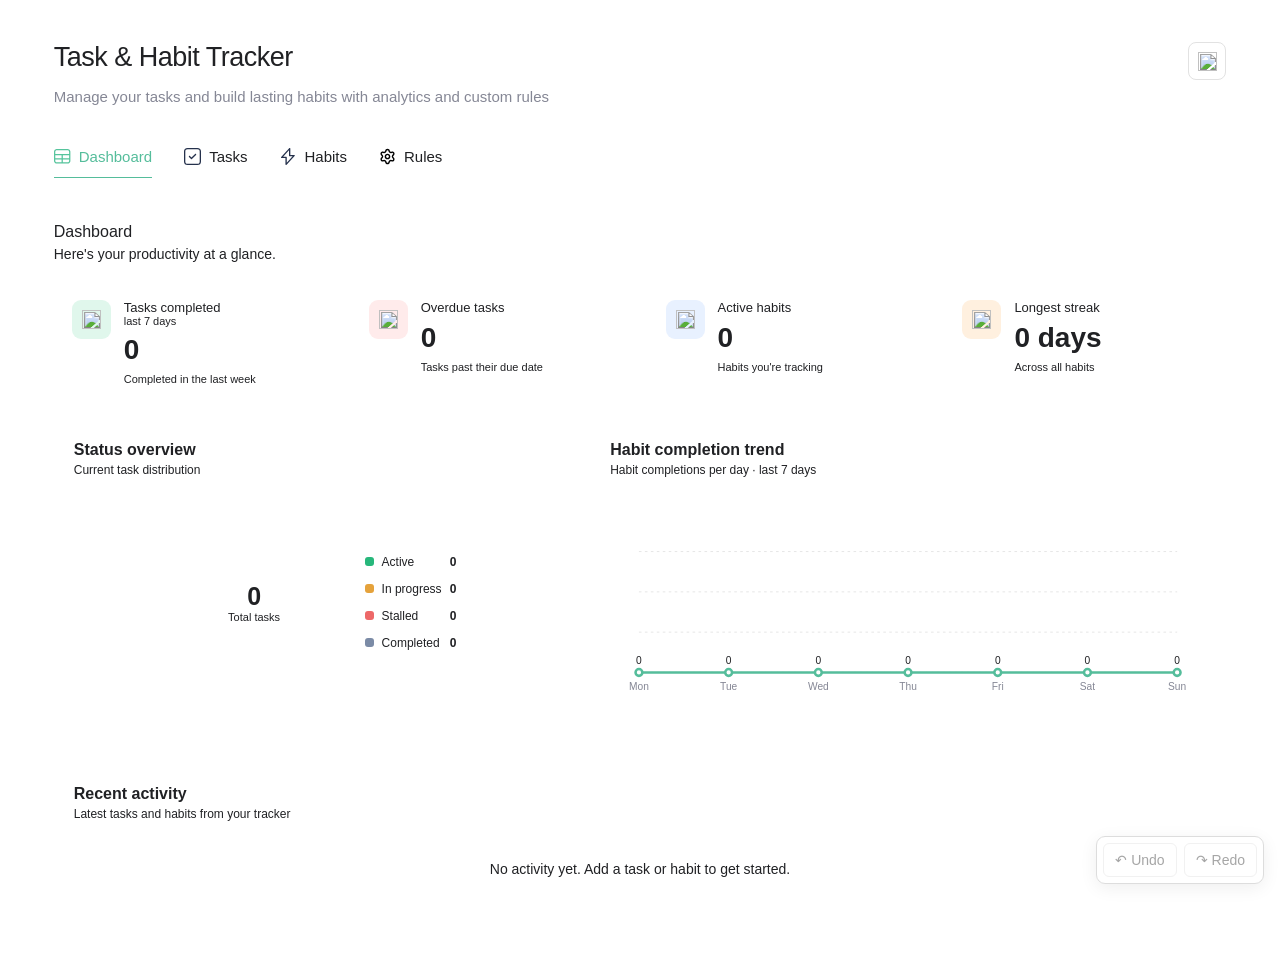
==== index/dashboard.html @ 8697d41b "task and habit completed and tested" ====
<!doctype html>
<html lang="en">
  <head>
    <meta charset="UTF-8" />
    <meta name="viewport" content="width=device-width, initial-scale=1.0" />
    <title>Dashboard - Task & Habit Tracker</title>
    <link rel="stylesheet" href="../styles/dashboard.css" />
  </head>
  <body>
    <div class="page">
      <header class="header">
        <div class="header-content">
          <div class="brand">
            <h1>Task &amp; Habit Tracker</h1>
            <p>
              Manage your tasks and build lasting habits with analytics and
              custom rules
            </p>
          </div>
          <button
            class="theme-button"
            id="theme-button"
            aria-label="Change theme">
            <img id="theme-image" src="../assets/dark_theme_icon.svg" alt="" />
          </button>
        </div>
        <nav class="navigation">
          <a class="nav-link active" href="dashboard.html">
            <img src="../assets/dashboard_icon-light.svg" alt="" />Dashboard
          </a>
          <a class="nav-link" href="tasks.html">
            <img src="../assets/Task_icon-light.svg" alt="" />Tasks
          </a>
          <a class="nav-link" href="habits.html">
            <img src="../assets/habbit_icon-light.svg" alt="" />Habits
          </a>
          <a class="nav-link" href="rules.html">
            <img src="../assets/rule_icon-light.svg" alt="" />Rules
          </a>
        </nav>
      </header>

      <main class="main-content">
        <div class="page-title">
          <div>
            <h2>Dashboard</h2>
            <p>Here's your productivity at a glance.</p>
          </div>
        </div>

        <section class="stats-grid">
          <article class="stat-card">
            <div class="stat-icon green">
              <img src="../assets/Assessts/check-square-regular.svg" alt="" />
            </div>
            <div>
              <p>Tasks completed <span>last 7 days</span></p>
              <strong id="completed-count">0</strong>
              <small>Completed in the last week</small>
            </div>
          </article>

          <article class="stat-card">
            <div class="stat-icon red">
              <img src="../assets/Assessts/fluent-mdl2_cancel.svg" alt="" />
            </div>
            <div>
              <p>Overdue tasks</p>
              <strong id="overdue-count">0</strong>
              <small>Tasks past their due date</small>
            </div>
          </article>

          <article class="stat-card">
            <div class="stat-icon blue">
              <img src="../assets/Assessts/clipboard-list-regular.svg" alt="" />
            </div>
            <div>
              <p>Active habits</p>
              <strong id="active-habits-count">0</strong>
              <small>Habits you're tracking</small>
            </div>
          </article>

          <article class="stat-card">
            <div class="stat-icon orange">
              <img src="../assets/Assessts/fire-regular.svg" alt="" />
            </div>
            <div>
              <p>Longest streak</p>
              <strong id="longest-streak">0 days</strong>
              <small id="longest-streak-name">Across all habits</small>
            </div>
          </article>
        </section>

        <section class="charts-grid">
          <article class="panel">
            <div class="panel-heading">
              <div>
                <h3>Status overview</h3>
                <p>Current task distribution</p>
              </div>
            </div>
            <div class="status-chart">
              <div class="donut" id="status-donut">
                <div class="donut-center">
                  <strong id="total-tasks">0</strong>
                  <span>Total tasks</span>
                </div>
              </div>
              <div class="legend" id="status-legend"></div>
            </div>
          </article>

          <article class="panel trend-panel">
            <div class="panel-heading">
              <div>
                <h3>Habit completion trend</h3>
                <p>Habit completions per day · last 7 days</p>
              </div>
            </div>
            <div
              id="trend-chart"
              class="trend-chart"
              role="img"
              aria-label="Habit completions over the last seven days">
            </div>
          </article>
        </section>

        <section class="panel recent-panel">
          <div class="panel-heading">
            <div>
              <h3>Recent activity</h3>
              <p>Latest tasks and habits from your tracker</p>
            </div>
          </div>
          <div id="recent-activity" class="recent-list"></div>
        </section>
      </main>
    </div>

    <script src="../logic/dashboard.js"></script>
    <script src="../logic/integration.js"></script>
  </body>
</html>
---- styles/dashboard.css ----
@import url("shared.css");
.page-title {
  display: flex;
  justify-content: space-between;
  align-items: center;
  margin: 28px 0 20px;
}
.page-title h2 {
  margin: 0 0 5px;
  font-size: 24px;
}
.page-title p {
  margin: 0;
  color: var(--muted);
}
.stats-grid {
  display: grid;
  grid-template-columns: repeat(4, minmax(0, 1fr));
  gap: 15px;
}
.stat-card,
.panel {
  background: var(--surface);
  border: 1px solid var(--border);
  border-radius: 10px;
}
.stat-card {
  padding: 18px;
  display: flex;
  gap: 13px;
  align-items: flex-start;
  min-width: 0;
}
.stat-icon {
  width: 39px;
  height: 39px;
  border-radius: 9px;
  display: grid;
  place-items: center;
  font-size: 20px;
  flex: 0 0 auto;
}
.green {
  background: #e0f7ec;
  color: #168653;
}
.red {
  background: #ffebeb;
  color: #d33c3c;
}
.blue {
  background: #e8f1ff;
  color: #3475d1;
}
.orange {
  background: #fff0df;
  color: #b96b19;
}
.stat-card p {
  font-size: 13px;
  color: var(--muted);
  margin: 0 0 8px;
}
.stat-card p span {
  display: block;
  font-size: 11px;
}
.stat-card strong {
  font-size: 28px;
  display: block;
  line-height: 1.1;
}
.stat-card small {
  display: block;
  color: var(--muted);
  font-size: 11px;
  margin-top: 8px;
}
.charts-grid {
  display: grid;
  grid-template-columns: 0.9fr 1.1fr;
  gap: 16px;
  margin-top: 18px;
}
.panel {
  padding: 20px;
  min-width: 0;
}
.panel-heading {
  display: flex;
  justify-content: space-between;
  align-items: center;
  margin-bottom: 20px;
}
.panel-heading h3 {
  margin: 0 0 4px;
  font-size: 16px;
}
.panel-heading p {
  font-size: 12px;
}
.status-chart {
  display: flex;
  align-items: center;
  justify-content: center;
  gap: 28px;
  min-height: 210px;
}
.donut {
  width: 165px;
  height: 165px;
  border-radius: 50%;
  display: grid;
  place-items: center;
  position: relative;
  background: conic-gradient(
    #27b77b 0 25%,
    #e5a23b 25% 50%,
    #ed6868 50% 75%,
    #7b8ba6 75% 100%
  );
}
.donut:before {
  content: "";
  position: absolute;
  width: 112px;
  height: 112px;
  border-radius: 50%;
  background: var(--surface);
}
.donut-center {
  position: relative;
  display: flex;
  flex-direction: column;
  align-items: center;
}
.donut-center strong {
  font-size: 25px;
}
.donut-center span {
  font-size: 11px;
  color: var(--muted);
}
.legend {
  display: grid;
  gap: 13px;
}
.legend-item {
  display: flex;
  align-items: center;
  gap: 8px;
  font-size: 12px;
  color: var(--muted);
}
.legend-dot {
  width: 9px;
  height: 9px;
  border-radius: 3px;
}
.legend-item strong {
  margin-left: auto;
  color: var(--text);
}
.trend-chart {
  height: 220px;
  display: grid;
  grid-template-columns: repeat(7, minmax(0, 1fr));
  align-items: end;
  gap: 12px;
  border-bottom: 1px solid var(--border);
  padding: 8px 4px 0;
}
.trend-day {
  height: 100%;
  display: flex;
  flex-direction: column;
  align-items: center;
  justify-content: end;
  gap: 8px;
  min-width: 0;
}
.bar-track {
  height: 160px;
  width: min(28px, 100%);
  display: flex;
  align-items: end;
  background: var(--soft);
  border-radius: 5px 5px 0 0;
  overflow: hidden;
}
.bar {
  width: 100%;
  background: var(--primary);
  border-radius: 5px 5px 0 0;
  min-height: 0;
}
.trend-value {
  font-size: 11px;
  color: var(--muted);
}
.trend-label {
  font-size: 10px;
  color: var(--muted);
  white-space: nowrap;
}
.recent-panel {
  margin-top: 18px;
}
.recent-list {
  display: grid;
}
.recent-item {
  display: flex;
  justify-content: space-between;
  gap: 12px;
  padding: 12px 0;
  border-top: 1px solid var(--border);
}
.recent-item:first-child {
  border-top: 0;
}
.recent-item small {
  color: var(--muted);
}
.recent-empty {
  padding: 20px;
  text-align: center;
  color: var(--muted);
}
@media (max-width: 900px) {
  .stats-grid {
    grid-template-columns: repeat(2, minmax(0, 1fr));
  }
  .charts-grid {
    grid-template-columns: 1fr;
  }
  .status-chart {
    justify-content: flex-start;
  }
}
@media (max-width: 520px) {
  .stats-grid {
    grid-template-columns: 1fr 1fr;
    gap: 9px;
  }
  .stat-card {
    padding: 12px;
    gap: 8px;
  }
  .stat-icon {
    width: 31px;
    height: 31px;
    font-size: 16px;
  }
  .stat-card strong {
    font-size: 23px;
  }
  .stat-card p {
    font-size: 12px;
  }
  .stat-card small {
    font-size: 10px;
  }
  .panel {
    padding: 14px;
  }
  .status-chart {
    gap: 16px;
    flex-wrap: wrap;
  }
  .donut {
    width: 140px;
    height: 140px;
  }
  .donut:before {
    width: 95px;
    height: 95px;
  }
  .trend-chart {
    gap: 5px;
  }
  .trend-label {
    font-size: 9px;
  }
  .page-title h2 {
    font-size: 21px;
  }
}
/* The trend uses an SVG line chart rather than vertical bars. */
.trend-chart {
  height: 230px;
  width: 100%;
  display: block;
  border: 0;
  padding: 0;
  overflow: visible;
}
.trend-line-svg {
  display: block;
  width: 100%;
  height: 100%;
  overflow: visible;
}
.chart-grid-line {
  stroke: var(--border-color);
  stroke-width: 1;
  stroke-dasharray: 3 4;
}
.trend-line {
  fill: none;
  stroke: var(--primary-color);
  stroke-width: 3;
  stroke-linecap: round;
  stroke-linejoin: round;
}
.chart-point {
  fill: var(--card-background);
  stroke: var(--primary-color);
  stroke-width: 3;
}
.chart-day-label {
  fill: var(--text-secondary);
  font-size: 12px;
  text-anchor: middle;
}
.chart-value-label {
  fill: var(--text-primary);
  font-size: 12px;
  text-anchor: middle;
}
.stat-icon img {
  width: 19px;
  height: 19px;
  object-fit: contain;
}
.stat-icon {
  display: grid;
  place-items: center;
}
.page-title {
  margin: 24px 0 20px;
}
.page-title h2,
.toolbar h2 {
  font-size: 16px;
  font-weight: 500;
}
.stat-card,
.panel {
  border-radius: var(--card-radius);
  border-color: var(--border-color);
  background: var(--card-background);
}
.stat-card strong {
  color: var(--text-primary);
}
@media (max-width: 850px) {
  .stats-grid {
    grid-template-columns: repeat(2, minmax(0, 1fr));
  }
  .charts-grid {
    grid-template-columns: 1fr;
  }
}
@media (max-width: 500px) {
  .stats-grid {
    grid-template-columns: 1fr;
  }
  .panel {
    padding: 15px;
  }
  .status-chart {
    flex-wrap: wrap;
    gap: 18px;
  }
  .trend-chart {
    height: 200px;
  }
}
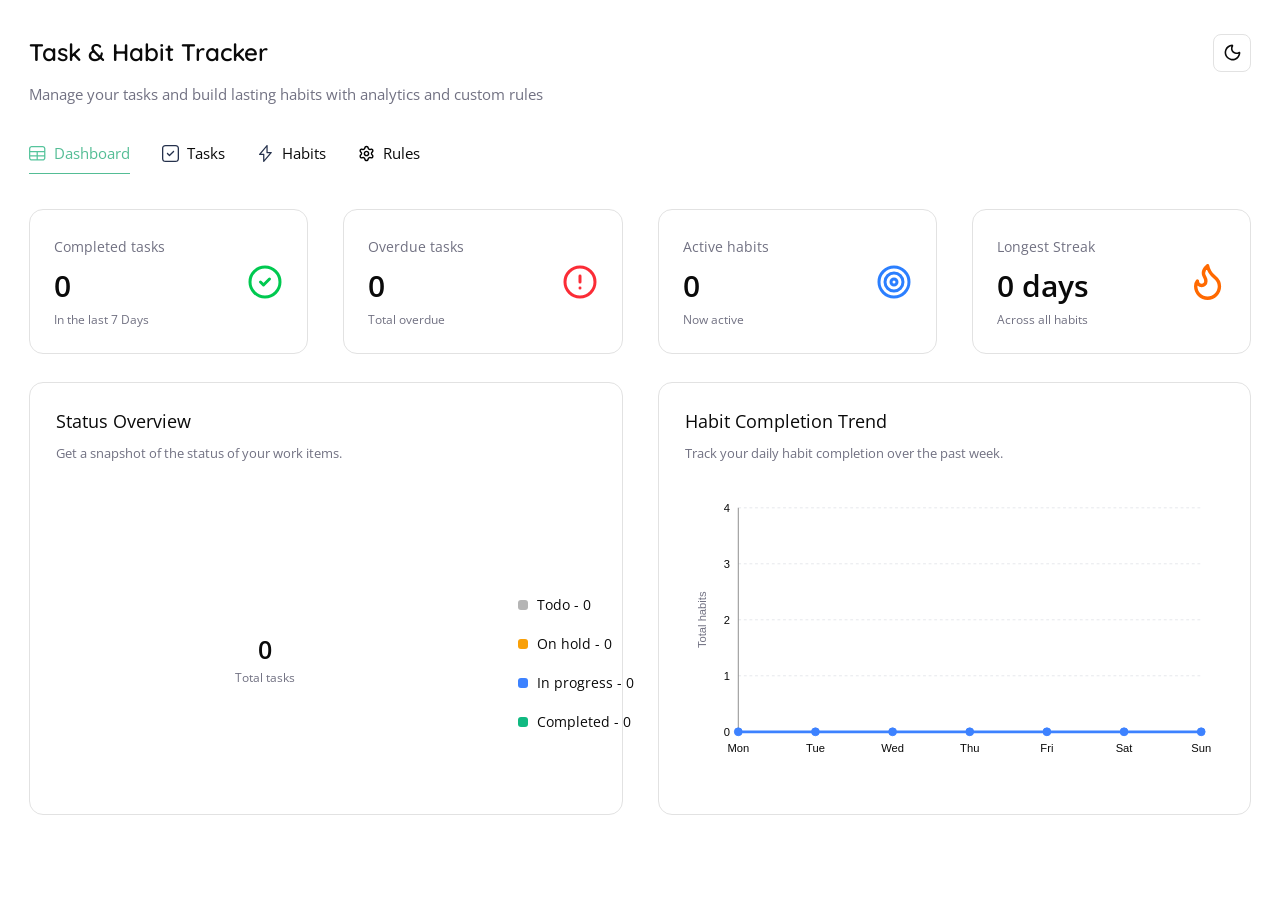
==== commit 8b72d577: "dashboard ui design fixes and undo redo implemeted" ====
--- a/index/dashboard.html
+++ b/index/dashboard.html
@@ -4,106 +4,107 @@
     <meta charset="UTF-8" />
     <meta name="viewport" content="width=device-width, initial-scale=1.0" />
     <title>Dashboard - Task & Habit Tracker</title>
+
+    <!-- Import google fonts --> 
+    <link rel="preconnect" href="https://fonts.googleapis.com" />
+    <link rel="preconnect" href="https://fonts.gstatic.com" crossorigin />
+    <link href="https://fonts.googleapis.com/css2?family=Open+Sans:wght@400&family=Quicksand:wght@600&display=swap" rel="stylesheet" />
+
+    <link rel="stylesheet" href="../styles/shared.css"/>
     <link rel="stylesheet" href="../styles/dashboard.css" />
   </head>
   <body>
+    <!-- main page -->
     <div class="page">
+      <!-- header -->
       <header class="header">
         <div class="header-content">
           <div class="brand">
-            <h1>Task &amp; Habit Tracker</h1>
+            <h1 class="app-title">Task &amp; Habit Tracker</h1>
             <p>
               Manage your tasks and build lasting habits with analytics and
               custom rules
             </p>
           </div>
-          <button
-            class="theme-button"
-            id="theme-button"
-            aria-label="Change theme">
-            <img id="theme-image" src="../assets/dark_theme_icon.svg" alt="" />
+
+          <button class="theme-button" id="theme-button" type="button" aria-label="Change theme">
+            <span id="theme-icon">
+              <img id="theme-image" class="theme-icon-image" src="../assets/dark_theme_icon.svg" alt="">
+            </span>
           </button>
         </div>
-        <nav class="navigation">
-          <a class="nav-link active" href="dashboard.html">
-            <img src="../assets/dashboard_icon-light.svg" alt="" />Dashboard
+
+        <!-- navigation -->
+        <nav class="navigation" aria-label="Main navigation">
+          <a href="dashboard.html" class="nav-link active">
+            <img src="../assets/dashboard_icon-light.svg" alt="">
+            <span>Dashboard</span>
           </a>
-          <a class="nav-link" href="tasks.html">
-            <img src="../assets/Task_icon-light.svg" alt="" />Tasks
+          <a href="tasks.html" class="nav-link">
+            <img src="../assets/Task_icon-light.svg" alt="">
+            <span>Tasks</span>
           </a>
-          <a class="nav-link" href="habits.html">
-            <img src="../assets/habbit_icon-light.svg" alt="" />Habits
+          <a href="habits.html" class="nav-link">
+            <img src="../assets/habbit_icon-light.svg" alt="">
+            <span>Habits</span>
           </a>
-          <a class="nav-link" href="rules.html">
-            <img src="../assets/rule_icon-light.svg" alt="" />Rules
+          <a href="rules.html" class="nav-link">
+            <img src="../assets/rule_icon-light.svg" alt="">
+            <span>Rules</span>
           </a>
         </nav>
       </header>
 
+      <!-- dashboard content -->
       <main class="main-content">
-        <div class="page-title">
-          <div>
-            <h2>Dashboard</h2>
-            <p>Here's your productivity at a glance.</p>
-          </div>
-        </div>
-
-        <section class="stats-grid">
+        <section class="stats-grid" aria-label="Productivity summary">
           <article class="stat-card">
-            <div class="stat-icon green">
-              <img src="../assets/Assessts/check-square-regular.svg" alt="" />
+            <div class="stat-copy">
+              <p>Completed tasks</p>
+              <strong id="completed-count">0</strong>
+              <small>In the last 7 Days</small>
             </div>
-            <div>
-              <p>Tasks completed <span>last 7 days</span></p>
-              <strong id="completed-count">0</strong>
-              <small>Completed in the last week</small>
-            </div>
+            <img class="stat-icon green" src="../assets/Completed-task_icon.svg" alt="">
           </article>
 
           <article class="stat-card">
-            <div class="stat-icon red">
-              <img src="../assets/Assessts/fluent-mdl2_cancel.svg" alt="" />
-            </div>
-            <div>
+            <div class="stat-copy">
               <p>Overdue tasks</p>
               <strong id="overdue-count">0</strong>
-              <small>Tasks past their due date</small>
+              <small>Total overdue</small>
             </div>
+            <img class="stat-icon red" src="../assets/overdue-task_icon.svg" alt="">
           </article>
 
           <article class="stat-card">
-            <div class="stat-icon blue">
-              <img src="../assets/Assessts/clipboard-list-regular.svg" alt="" />
-            </div>
-            <div>
+            <div class="stat-copy">
               <p>Active habits</p>
               <strong id="active-habits-count">0</strong>
-              <small>Habits you're tracking</small>
+              <small>Now active</small>
             </div>
+            <img class="stat-icon blue" src="../assets/active-habbit_icom.svg" alt="">
           </article>
 
           <article class="stat-card">
-            <div class="stat-icon orange">
-              <img src="../assets/Assessts/fire-regular.svg" alt="" />
+            <div class="stat-copy">
+              <p>Longest Streak</p>
+              <strong id="longest-streak">0 days</strong>
+              <small id="longest-streak-name">All-time record</small>
             </div>
-            <div>
-              <p>Longest streak</p>
-              <strong id="longest-streak">0 days</strong>
-              <small id="longest-streak-name">Across all habits</small>
-            </div>
+            <img class="stat-icon orange" src="../assets/long-streek_icon.svg" alt="">
           </article>
         </section>
 
+        <!-- dashboard charts -->
         <section class="charts-grid">
-          <article class="panel">
+          <article class="panel status-panel">
             <div class="panel-heading">
-              <div>
-                <h3>Status overview</h3>
-                <p>Current task distribution</p>
-              </div>
+              <h2>Status Overview</h2>
+              <p>Get a snapshot of the status of your work items.</p>
             </div>
+
             <div class="status-chart">
-              <div class="donut" id="status-donut">
+              <div class="donut" id="status-donut" role="img" aria-label="Task status doughnut chart">
                 <div class="donut-center">
                   <strong id="total-tasks">0</strong>
                   <span>Total tasks</span>
@@ -115,33 +116,28 @@
 
           <article class="panel trend-panel">
             <div class="panel-heading">
-              <div>
-                <h3>Habit completion trend</h3>
-                <p>Habit completions per day · last 7 days</p>
-              </div>
+              <h2>Habit Completion Trend</h2>
+              <p>Track your daily habit completion over the past week.</p>
             </div>
-            <div
-              id="trend-chart"
-              class="trend-chart"
-              role="img"
-              aria-label="Habit completions over the last seven days">
-            </div>
+            <div id="trend-chart" class="trend-chart" role="img" aria-label="Habit completion over the past week"></div>
           </article>
         </section>
 
-        <section class="panel recent-panel">
+        <!-- recent activity -->
+        <!-- <section class="panel recent-panel">
           <div class="panel-heading">
             <div>
-              <h3>Recent activity</h3>
-              <p>Latest tasks and habits from your tracker</p>
+              <h2>Recent Activity</h2>
+              <p>Latest tasks and habits from your tracker.</p>
             </div>
+            <button class="secondary-button" id="refresh-dashboard" type="button">Refresh</button>
           </div>
           <div id="recent-activity" class="recent-list"></div>
-        </section>
+        </section> -->
       </main>
     </div>
 
     <script src="../logic/dashboard.js"></script>
     <script src="../logic/integration.js"></script>
   </body>
-</html>+</html>
--- a/styles/shared.css
+++ b/styles/shared.css
@@ -0,0 +1,17 @@
+/* Global typography */
+body {
+  font-family: "Open Sans", sans-serif;
+  font-size: 14px;
+  font-weight: 400;
+  line-height: 24px;
+  letter-spacing: 0;
+}
+
+/* Main application heading */
+.app-title {
+  font-family: "Quicksand", sans-serif;
+  font-size: 24px;
+  font-weight: 600;
+  line-height: 36px;
+  letter-spacing: 0;
+}
--- a/styles/dashboard.css
+++ b/styles/dashboard.css
@@ -1,379 +1,823 @@
-@import url("shared.css");
-.page-title {
-  display: flex;
+:root {
+  --primary-color: #54bd95;
+  --primary-hover: #265e4b;
+  --page-background: #fff;
+  --card-background: #fff;
+  --text-primary: #0a0a0a;
+  --text-secondary: #717182;
+  --border-color: #e2e2e2;
+  --danger-color: #ed3150;
+  --muted-background: #f0f1f3;
+  --card-radius: 14px;
+  --green-color: #55bd9b;
+  --red-color: #ed3150;
+  --blue-color: #6489e8;
+  --orange-color: #f0a14a;
+  --chart-active: #27b77b;
+  --chart-progress: #e5a23b;
+  --chart-stalled: #ed6868;
+  --chart-completed: #7b8ba6;
+}
+
+* {
+  box-sizing: border-box;
+  margin: 0;
+  padding: 0;
+}
+
+body {
+  background: var(--page-background);
+  color: var(--text-primary);
+}
+
+button,
+input,
+select,
+textarea {
+  font: inherit;
+}
+
+button {
+  cursor: pointer;
+}
+
+button:focus-visible,
+input:focus-visible,
+select:focus-visible,
+textarea:focus-visible,
+a:focus-visible {
+  outline: 2px solid var(--primary-color);
+  outline-offset: 2px;
+}
+
+.page {
+  min-height: 100vh;
+  background: var(--page-background);
+}
+
+.header {
+  /* padding: 42px 4.2% 0; */
+  padding-top: 33.99px;
+  padding-left: 28.88px;
+  padding-right: 28.88px;
+}
+
+.header-content {
+  display: flex;
+  align-items: flex-start;
   justify-content: space-between;
+  gap: 20px;
+}
+
+.brand h1 {
+  font-size: 24px;
+  font-weight: 600;
+  letter-spacing: 0px;
+}
+
+.brand p {
+  margin-top: 13px;
+  color: var(--text-secondary);
+  font-size: 15px;
+  line-height: 1.5;
+}
+
+.theme-button {
+  display: grid;
+  flex: 0 0 38px;
+  width: 38px;
+  height: 38px;
+  place-items: center;
+  border: 1px solid var(--border-color);
+  border-radius: 8px;
+  background: var(--card-background);
+  color: var(--text-primary);
+}
+
+.theme-button:hover {
+  background: var(--muted-background);
+}
+
+#theme-icon {
+  display: grid;
+  place-items: center;
+}
+
+.theme-icon-image {
+  display: block;
+  width: 19px;
+  height: 19px;
+  object-fit: contain;
+}
+
+.navigation {
+  display: flex;
+  flex-wrap: wrap;
+  gap: 24px 32px;
+  margin-top: 27px;
+  border-bottom: 1px solid var(--page-background);
+}
+
+.nav-link {
+  position: relative;
+  display: flex;
   align-items: center;
-  margin: 28px 0 20px;
-}
-.page-title h2 {
-  margin: 0 0 5px;
-  font-size: 24px;
-}
-.page-title p {
-  margin: 0;
-  color: var(--muted);
-}
+  gap: 8px;
+  min-height: 42px;
+  color: var(--text-primary);
+  font-size: 15px;
+  text-decoration: none;
+  white-space: nowrap;
+}
+
+.nav-link img {
+  width: 17px;
+  height: 17px;
+  object-fit: contain;
+}
+
+.nav-link.active {
+  color: var(--primary-color);
+}
+
+.nav-link.active img {
+  filter: brightness(0) saturate(100%) invert(69%) sepia(27%) saturate(699%)
+    hue-rotate(107deg) brightness(94%) contrast(88%);
+}
+
+.nav-link.active::after {
+  position: absolute;
+  right: 0;
+  bottom: 0;
+  left: 0;
+  height: 1px;
+  background: var(--primary-color);
+  content: "";
+}
+
+/* Main content */
+.main-content {
+  /* padding: 30px 4.2% 60px; */
+  padding-top: 33.99px;
+  padding-left: 28.88px;
+  padding-right: 28.88px;
+}
+
+/* Summary cards */
 .stats-grid {
   display: grid;
   grid-template-columns: repeat(4, minmax(0, 1fr));
-  gap: 15px;
-}
-.stat-card,
-.panel {
-  background: var(--surface);
-  border: 1px solid var(--border);
-  border-radius: 10px;
-}
+  gap: 35px;
+}
+
 .stat-card {
-  padding: 18px;
-  display: flex;
-  gap: 13px;
+  display: flex;
+  min-width: 0;
+  min-height: 145px;
+  align-items: center;
+  justify-content: space-between;
+  gap: 14px;
+  padding: 24px;
+  border: 1px solid var(--border-color);
+  border-radius: var(--card-radius);
+  background: var(--card-background);
+}
+
+.stat-copy {
+  display: flex;
+  min-width: 0;
+  flex-direction: column;
   align-items: flex-start;
-  min-width: 0;
-}
+}
+
+.stat-copy p {
+  color: var(--text-secondary);
+  font-size: 14px;
+  line-height: 1.5;
+}
+
+.stat-copy strong {
+  margin-top: 12px;
+  font-size: 30px;
+  font-weight: 600;
+  line-height: 1.1;
+}
+
+.stat-copy small {
+  margin-top: 10px;
+  color: var(--text-secondary);
+  font-size: 12px;
+  line-height: 1.4;
+}
+
 .stat-icon {
-  width: 39px;
-  height: 39px;
-  border-radius: 9px;
-  display: grid;
-  place-items: center;
-  font-size: 20px;
-  flex: 0 0 auto;
-}
-.green {
-  background: #e0f7ec;
-  color: #168653;
-}
-.red {
-  background: #ffebeb;
-  color: #d33c3c;
-}
-.blue {
-  background: #e8f1ff;
-  color: #3475d1;
-}
-.orange {
-  background: #fff0df;
-  color: #b96b19;
-}
-.stat-card p {
-  font-size: 13px;
-  color: var(--muted);
-  margin: 0 0 8px;
-}
-.stat-card p span {
   display: block;
-  font-size: 11px;
-}
-.stat-card strong {
-  font-size: 28px;
-  display: block;
-  line-height: 1.1;
-}
-.stat-card small {
-  display: block;
-  color: var(--muted);
-  font-size: 11px;
-  margin-top: 8px;
-}
+  flex: 0 0 36px;
+  width: 36px;
+  height: 36px;
+  object-fit: contain;
+}
+
+.stat-icon.green {
+  color: var(--green-color);
+}
+
+.stat-icon.red {
+  color: var(--red-color);
+}
+
+.stat-icon.blue {
+  color: var(--blue-color);
+}
+
+.stat-icon.orange {
+  color: var(--orange-color);
+}
+
+/* Chart panels */
 .charts-grid {
   display: grid;
-  grid-template-columns: 0.9fr 1.1fr;
-  gap: 16px;
-  margin-top: 18px;
-}
+  grid-template-columns: repeat(2, minmax(0, 1fr));
+  gap: 35px;
+  margin-top: 28px;
+}
+
 .panel {
-  padding: 20px;
   min-width: 0;
-}
-.panel-heading {
-  display: flex;
-  justify-content: space-between;
+  padding: 26px;
+  border: 1px solid var(--border-color);
+  border-radius: var(--card-radius);
+  background: var(--card-background);
+}
+
+.panel-heading h2 {
+  font-size: 18px;
+  font-weight: 400;
+  line-height: 1.4;
+}
+
+.panel-heading p {
+  margin-top: 8px;
+  color: var(--text-secondary);
+  font-size: 13px;
+  line-height: 1.6;
+}
+
+/* Status doughnut chart */
+
+.status-chart {
+  display: flex;
+  min-height: 279.99px;
   align-items: center;
-  margin-bottom: 20px;
-}
-.panel-heading h3 {
-  margin: 0 0 4px;
-  font-size: 16px;
-}
-.panel-heading p {
-  font-size: 12px;
-}
-.status-chart {
-  display: flex;
-  align-items: center;
-  justify-content: center;
-  gap: 28px;
-  min-height: 210px;
-}
+  justify-content: flex-start;
+  gap: 8rem;
+  padding: 75px 0 0 84px;
+}
+
 .donut {
-  width: 165px;
-  height: 165px;
+  position: relative;
+  display: grid;
+  flex: 0 0 250px;
+  width: 250px;
+  max-width: 100%;
+  aspect-ratio: 1;
+  place-items: center;
   border-radius: 50%;
-  display: grid;
-  place-items: center;
-  position: relative;
-  background: conic-gradient(
-    #27b77b 0 25%,
-    #e5a23b 25% 50%,
-    #ed6868 50% 75%,
-    #7b8ba6 75% 100%
-  );
-}
-.donut:before {
+  background: var(--muted-background);
+}
+
+.donut::before {
+  position: absolute;
+  width: 65%;
+  aspect-ratio: 1;
+  border-radius: 50%;
+  background: var(--card-background);
   content: "";
-  position: absolute;
-  width: 112px;
-  height: 112px;
-  border-radius: 50%;
-  background: var(--surface);
-}
+}
+
 .donut-center {
   position: relative;
+  z-index: 1;
   display: flex;
   flex-direction: column;
   align-items: center;
-}
+  gap: 5px;
+}
+
 .donut-center strong {
+  color: var(--text-primary);
   font-size: 25px;
-}
+  font-weight: 600;
+}
+
 .donut-center span {
-  font-size: 11px;
-  color: var(--muted);
-}
+  color: var(--text-secondary);
+  font-size: 12px;
+}
+
 .legend {
-  display: grid;
-  gap: 13px;
-}
+  display: flex;
+  min-width: 126px;
+  flex: 0 0 126px;
+  flex-direction: column;
+  justify-content: center;
+  gap: 15px;
+}
+
 .legend-item {
   display: flex;
   align-items: center;
-  gap: 8px;
-  font-size: 12px;
-  color: var(--muted);
-}
+  gap: 9px;
+  color: var(--text-primary);
+  font-size: 14px;
+}
+
 .legend-dot {
-  width: 9px;
-  height: 9px;
+  flex: 0 0 10px;
+  width: 10px;
+  height: 10px;
   border-radius: 3px;
 }
+
 .legend-item strong {
   margin-left: auto;
-  color: var(--text);
-}
+  color: var(--text-primary);
+  font-size: 13px;
+  font-weight: 600;
+}
+
+/* Habit completion line chart */
+
+/* Habit completion line chart */
 .trend-chart {
-  height: 220px;
-  display: grid;
-  grid-template-columns: repeat(7, minmax(0, 1fr));
-  align-items: end;
-  gap: 12px;
-  border-bottom: 1px solid var(--border);
-  padding: 8px 4px 0;
-}
-.trend-day {
-  height: 100%;
-  display: flex;
-  flex-direction: column;
-  align-items: center;
-  justify-content: end;
-  gap: 8px;
+  width: 100%;
+  height: 279.99px;
   min-width: 0;
-}
-.bar-track {
-  height: 160px;
-  width: min(28px, 100%);
-  display: flex;
-  align-items: end;
-  background: var(--soft);
-  border-radius: 5px 5px 0 0;
-  overflow: hidden;
-}
-.bar {
-  width: 100%;
-  background: var(--primary);
-  border-radius: 5px 5px 0 0;
-  min-height: 0;
-}
-.trend-value {
-  font-size: 11px;
-  color: var(--muted);
-}
-.trend-label {
-  font-size: 10px;
-  color: var(--muted);
-  white-space: nowrap;
-}
-.recent-panel {
-  margin-top: 18px;
-}
-.recent-list {
-  display: grid;
-}
-.recent-item {
-  display: flex;
-  justify-content: space-between;
-  gap: 12px;
-  padding: 12px 0;
-  border-top: 1px solid var(--border);
-}
-.recent-item:first-child {
-  border-top: 0;
-}
-.recent-item small {
-  color: var(--muted);
-}
-.recent-empty {
-  padding: 20px;
-  text-align: center;
-  color: var(--muted);
-}
-@media (max-width: 900px) {
-  .stats-grid {
-    grid-template-columns: repeat(2, minmax(0, 1fr));
-  }
-  .charts-grid {
-    grid-template-columns: 1fr;
-  }
-  .status-chart {
-    justify-content: flex-start;
-  }
-}
-@media (max-width: 520px) {
-  .stats-grid {
-    grid-template-columns: 1fr 1fr;
-    gap: 9px;
-  }
-  .stat-card {
-    padding: 12px;
-    gap: 8px;
-  }
-  .stat-icon {
-    width: 31px;
-    height: 31px;
-    font-size: 16px;
-  }
-  .stat-card strong {
-    font-size: 23px;
-  }
-  .stat-card p {
-    font-size: 12px;
-  }
-  .stat-card small {
-    font-size: 10px;
-  }
-  .panel {
-    padding: 14px;
-  }
-  .status-chart {
-    gap: 16px;
-    flex-wrap: wrap;
-  }
-  .donut {
-    width: 140px;
-    height: 140px;
-  }
-  .donut:before {
-    width: 95px;
-    height: 95px;
-  }
-  .trend-chart {
-    gap: 5px;
-  }
-  .trend-label {
-    font-size: 9px;
-  }
-  .page-title h2 {
-    font-size: 21px;
-  }
-}
-/* The trend uses an SVG line chart rather than vertical bars. */
-.trend-chart {
-  height: 230px;
-  width: 100%;
-  display: block;
-  border: 0;
-  padding: 0;
-  overflow: visible;
-}
-.trend-line-svg {
+  margin-top: 28px;
+}
+
+.trend-chart svg {
   display: block;
   width: 100%;
   height: 100%;
   overflow: visible;
 }
-.chart-grid-line {
-  stroke: var(--border-color);
+
+/* Dashed grid lines */
+.chart-gridline {
+  stroke: #e5e7eb;
   stroke-width: 1;
-  stroke-dasharray: 3 4;
-}
-.trend-line {
+  stroke-dasharray: 3 3;
+}
+
+/* Chart axes */
+.chart-axis {
+  stroke: #888888;
+  stroke-width: 1;
+}
+
+/* Connected data line */
+.chart-line {
   fill: none;
-  stroke: var(--primary-color);
+  stroke: #3d82ff;
   stroke-width: 3;
   stroke-linecap: round;
   stroke-linejoin: round;
 }
+
+/* Circular data points */
 .chart-point {
-  fill: var(--card-background);
-  stroke: var(--primary-color);
-  stroke-width: 3;
-}
-.chart-day-label {
+  fill: #3d82ff;
+  stroke: #3d82ff;
+  stroke-width: 1;
+}
+
+/* Axis labels */
+.chart-label {
+  fill: var(--text-primary);
+  font-size: 12px;
+  font-family: Arial, Helvetica, sans-serif;
+}
+
+.chart-y-label {
   fill: var(--text-secondary);
   font-size: 12px;
-  text-anchor: middle;
-}
-.chart-value-label {
-  fill: var(--text-primary);
+  font-family: Arial, Helvetica, sans-serif;
+}
+
+/* Dark theme */
+body[data-theme="dark"] .chart-gridline {
+  stroke: #555555;
+}
+
+body[data-theme="dark"] .chart-axis {
+  stroke: #888888;
+}
+
+/* Recent activity */
+.recent-panel {
+  margin-top: 28px;
+}
+
+.recent-panel .panel-heading {
+  display: flex;
+  align-items: center;
+  justify-content: space-between;
+  gap: 16px;
+}
+
+.secondary-button {
+  flex-shrink: 0;
+  padding: 9px 14px;
+  border: 1px solid var(--border-color);
+  border-radius: 8px;
+  background: var(--card-background);
+  color: var(--text-primary);
+  font-size: 13px;
+}
+
+.secondary-button:hover {
+  background: var(--muted-background);
+}
+
+.recent-list {
+  display: flex;
+  flex-direction: column;
+  margin-top: 20px;
+}
+
+.recent-item {
+  display: flex;
+  align-items: center;
+  justify-content: space-between;
+  gap: 18px;
+  padding: 15px 0;
+  border-bottom: 1px solid var(--border-color);
+  font-size: 14px;
+}
+
+.recent-item:last-child {
+  border-bottom: 0;
+}
+
+.recent-item > span {
+  min-width: 0;
+  overflow-wrap: anywhere;
+}
+
+.recent-item small {
+  color: var(--text-secondary);
   font-size: 12px;
-  text-anchor: middle;
-}
-.stat-icon img {
-  width: 19px;
-  height: 19px;
-  object-fit: contain;
-}
-.stat-icon {
-  display: grid;
-  place-items: center;
-}
-.page-title {
-  margin: 24px 0 20px;
-}
-.page-title h2,
-.toolbar h2 {
-  font-size: 16px;
-  font-weight: 500;
-}
-.stat-card,
-.panel {
-  border-radius: var(--card-radius);
-  border-color: var(--border-color);
-  background: var(--card-background);
-}
-.stat-card strong {
-  color: var(--text-primary);
-}
-@media (max-width: 850px) {
+}
+
+.recent-item > small {
+  flex-shrink: 0;
+}
+
+.recent-empty {
+  padding: 28px 0 8px;
+  color: var(--text-secondary);
+  font-size: 14px;
+  text-align: center;
+}
+
+/* Dark theme matches common app theme attributes */
+body[data-theme="dark"] {
+  --page-background: #17191d;
+  --card-background: #202329;
+  --text-primary: #f2f3f5;
+  --text-secondary: #a1a5b0;
+  --border-color: #373a43;
+  --muted-background: #2b2e35;
+  --primary-hover: #55bd9b30;
+}
+
+/* Tablet layout */
+@media (max-width: 1100px) {
   .stats-grid {
     grid-template-columns: repeat(2, minmax(0, 1fr));
   }
+
   .charts-grid {
     grid-template-columns: 1fr;
   }
-}
-@media (max-width: 500px) {
+
+  .status-chart {
+    justify-content: center;
+  }
+}
+
+/* Mobile layout */
+@media (max-width: 600px) {
+  .header {
+    padding: 28px 5% 0;
+  }
+
+  .header-content {
+    gap: 12px;
+  }
+
+  .brand h1 {
+    font-size: 23px;
+  }
+
+  .brand p {
+    margin-top: 9px;
+    font-size: 13px;
+  }
+
+  .navigation {
+    gap: 12px 22px;
+    margin-top: 22px;
+  }
+
+  .nav-link {
+    gap: 6px;
+    min-height: 40px;
+    font-size: 13px;
+  }
+
+  .nav-link img {
+    width: 15px;
+    height: 15px;
+  }
+
+  .main-content {
+    padding: 24px 5% 40px;
+  }
+
+  .stats-grid {
+    gap: 12px;
+  }
+
+  .stat-card {
+    min-height: 125px;
+    gap: 8px;
+    padding: 16px;
+  }
+
+  .stat-copy p {
+    font-size: 12px;
+  }
+
+  .stat-copy strong {
+    margin-top: 10px;
+    font-size: 25px;
+  }
+
+  .stat-copy small {
+    font-size: 11px;
+  }
+
+  .stat-icon {
+    flex-basis: 30px;
+    width: 30px;
+    height: 30px;
+  }
+
+  .charts-grid {
+    gap: 16px;
+    margin-top: 20px;
+  }
+
+  .panel {
+    padding: 20px 16px;
+  }
+
+  .panel-heading h2 {
+    font-size: 16px;
+  }
+
+  .panel-heading p {
+    font-size: 12px;
+  }
+
+  .status-chart {
+    min-height: 0;
+    flex-direction: column;
+    gap: 28px;
+    padding: 24px 0 0;
+  }
+
+  .donut {
+    flex-basis: 175px;
+    width: 175px;
+  }
+
+  .legend {
+    width: 100%;
+    min-width: 0;
+    flex: none;
+    gap: 16px;
+  }
+
+  .trend-chart {
+    width: 100%;
+    height: auto;
+    min-height: 220px;
+    margin-top: 28px;
+  }
+
+  .bar-track {
+    height: 140px;
+  }
+
+  .trend-label {
+    font-size: 10px;
+  }
+
+  .recent-panel {
+    margin-top: 20px;
+  }
+
+  .recent-item {
+    align-items: flex-start;
+    font-size: 13px;
+  }
+}
+
+/* Very small phones */
+@media (max-width: 392px) {
+  .brand h1 {
+    font-size: 20px;
+  }
+
+  .brand p {
+    max-width: 245px;
+    font-size: 12px;
+  }
+
+  .theme-button {
+    flex-basis: 34px;
+    width: 34px;
+    height: 34px;
+  }
+
   .stats-grid {
     grid-template-columns: 1fr;
   }
-  .panel {
-    padding: 15px;
-  }
-  .status-chart {
-    flex-wrap: wrap;
-    gap: 18px;
-  }
-  .trend-chart {
-    height: 200px;
-  }
-}
+
+  .stat-card {
+    min-height: 110px;
+  }
+
+  .navigation {
+    column-gap: 17px;
+  }
+
+  .recent-panel .panel-heading {
+    align-items: flex-start;
+  }
+}
+
+/* Dashboard hover effects */
+.stat-card {
+  transition:
+    transform 0.2s ease,
+    box-shadow 0.2s ease,
+    border-color 0.2s ease;
+}
+
+.stat-card:hover {
+  transform: translateY(-3px);
+  border-color: var(--primary-color);
+  box-shadow: 0 6px 18px rgb(0 0 0 / 7%);
+}
+
+.stat-icon {
+  transition: transform 0.2s ease;
+}
+
+.stat-card:hover .stat-icon {
+  transform: scale(1.08);
+}
+
+.panel {
+  transition:
+    border-color 0.2s ease,
+    box-shadow 0.2s ease;
+}
+
+.panel:hover {
+  border-color: var(--primary-color);
+  box-shadow: 0 5px 16px rgb(0 0 0 / 4%);
+}
+
+.nav-link {
+  transition: color 0.2s ease;
+}
+
+.nav-link:hover {
+  color: var(--primary-color);
+}
+
+.nav-link img {
+  transition: transform 0.2s ease;
+}
+
+.nav-link:hover img {
+  transform: translateY(-2px);
+}
+
+.nav-link:hover img {
+  transform: translateY(-2px);
+  filter: brightness(0) saturate(100%) invert(69%) sepia(27%) saturate(699%)
+    hue-rotate(107deg) brightness(94%) contrast(88%);
+}
+
+.nav-link span {
+  display: inline-block;
+  transition: transform 0.2s ease;
+}
+
+.nav-link:hover span {
+  transform: translateY(-2px);
+}
+
+.legend-item {
+  padding: 5px 7px;
+  margin: -5px -7px;
+  border-radius: 6px;
+  transition: background-color 0.2s ease;
+}
+
+.legend-item:hover {
+  background: var(--muted-background);
+}
+
+.legend-dot {
+  transition: transform 0.2s ease;
+}
+
+.legend-item:hover .legend-dot {
+  transform: scale(1.2);
+}
+
+.chart-point {
+  cursor: crosshair;
+  transition: stroke-width 0.2s ease;
+}
+
+.chart-point:hover {
+  stroke-width: 3;
+}
+
+/* Tooltip styling for elements with data-tooltip */
+[data-tooltip] {
+  position: relative;
+}
+
+[data-tooltip]::after {
+  position: absolute;
+  z-index: 20;
+  bottom: calc(100% + 10px);
+  left: 50%;
+  width: max-content;
+  max-width: 220px;
+  padding: 9px 12px;
+  border: 1px solid var(--border-color);
+  border-radius: 8px;
+  background: var(--card-background);
+  box-shadow: 0 4px 14px rgb(0 0 0 / 12%);
+  color: var(--text-primary);
+  content: attr(data-tooltip);
+  font-size: 12px;
+  font-weight: 400;
+  line-height: 1.5;
+  white-space: normal;
+  pointer-events: none;
+  opacity: 0;
+  visibility: hidden;
+  transform: translate(-50%, 4px);
+  transition:
+    opacity 0.18s ease,
+    transform 0.18s ease,
+    visibility 0.18s ease;
+}
+
+[data-tooltip]:hover::after,
+[data-tooltip]:focus-visible::after {
+  opacity: 1;
+  visibility: visible;
+  transform: translate(-50%, 0);
+}
+
+/* Respect reduced-motion preferences */
+@media (prefers-reduced-motion: reduce) {
+  .stat-card,
+  .stat-icon,
+  .panel,
+  .nav-link,
+  .nav-link img,
+  .legend-item,
+  .legend-dot,
+  .chart-point,
+  [data-tooltip]::after {
+    transition: none;
+  }
+
+  .stat-card:hover,
+  .nav-link:hover img {
+    transform: none;
+  }
+}
